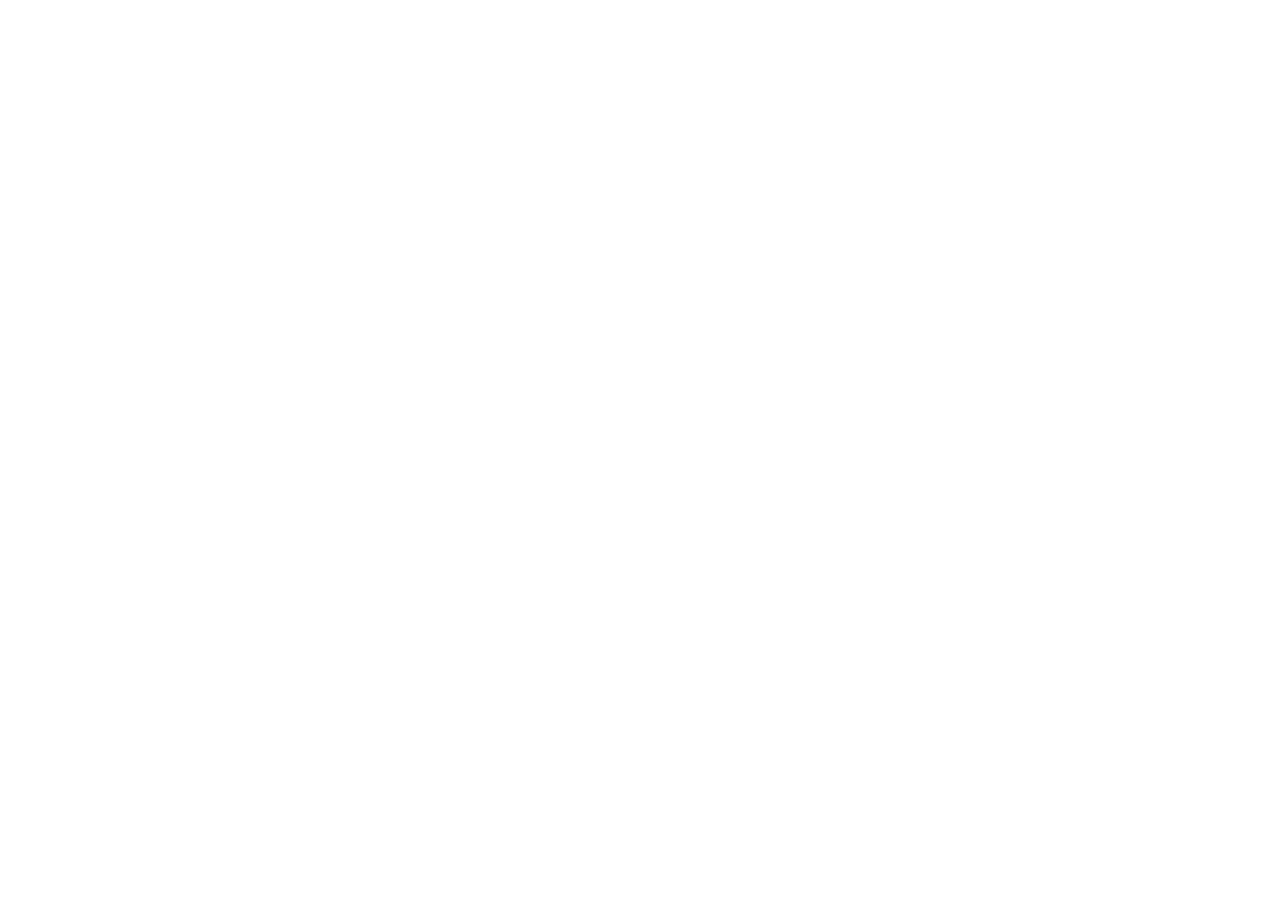
==== apropos.html @ c660ee09 "Création des pages html" ====
<!DOCTYPE html>
<html lang="en">
<head>
    <meta charset="UTF-8">
    <meta name="viewport" content="width=device-width, initial-scale=1.0">
    <title>Document</title>
</head>
<body>
    
</body>
</html>
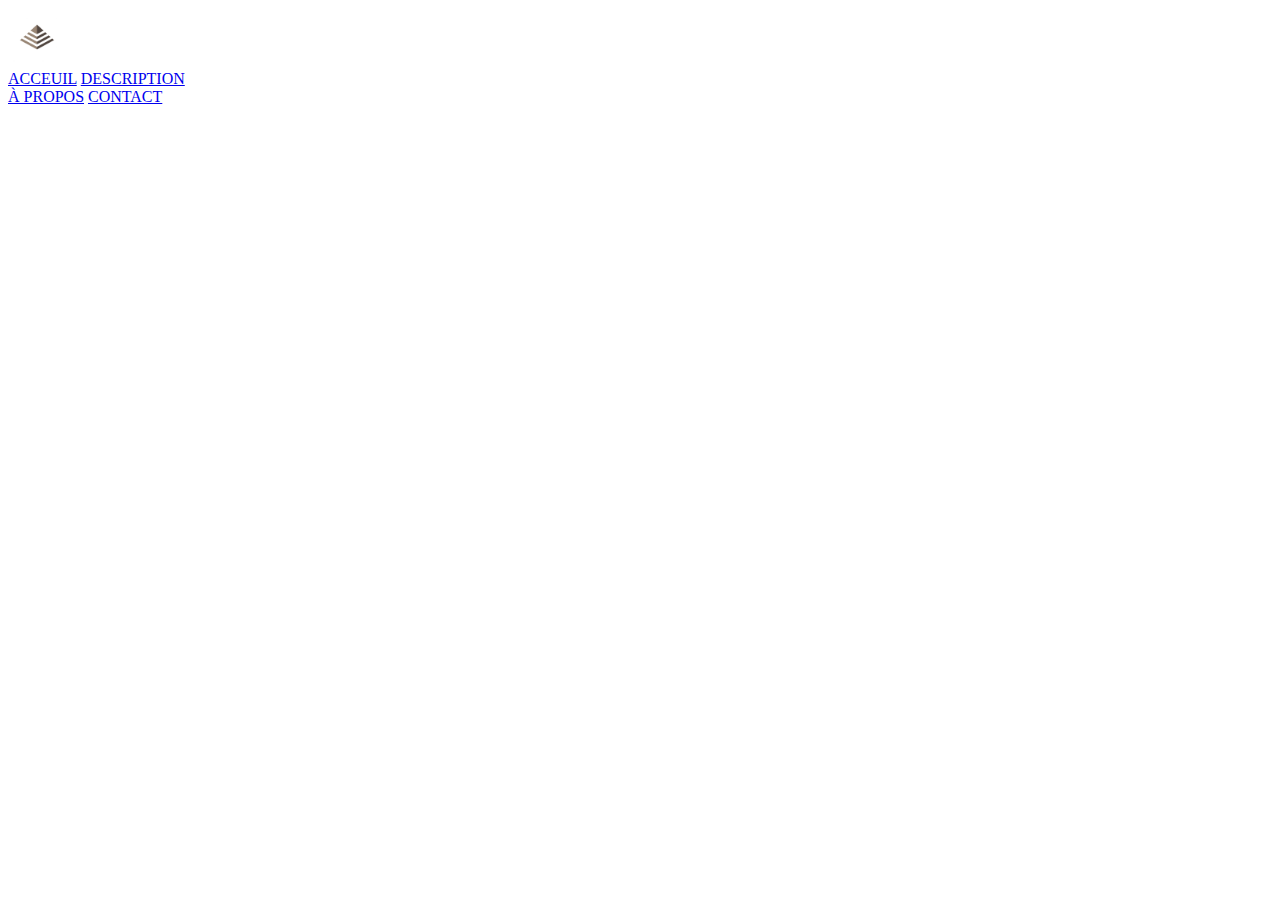
==== commit 9d0a88f6: "Passé d'une page à l'autre" ====
--- a/apropos.html
+++ b/apropos.html
@@ -6,6 +6,20 @@
     <title>Document</title>
 </head>
 <body>
+        
+    <class="principale">
+        <div class="logo">
+            <img src="Images/pngtree-pyramid-logo-v7-png-image_6452344.jpg" alt="logo" width="4.55%" length="15" fixed; >
+        </div>
+    
+        <div class="navbar">
+            <a href="TP3.html">ACCEUIL</a>
+            <a href="Description.html">DESCRIPTION</a>
+            <div class="navbar-links">
+                <a href="apropos.html">À PROPOS</a>
+                <a href="contact.html">CONTACT</a>
+            </div>
+        </div>
     
 </body>
 </html>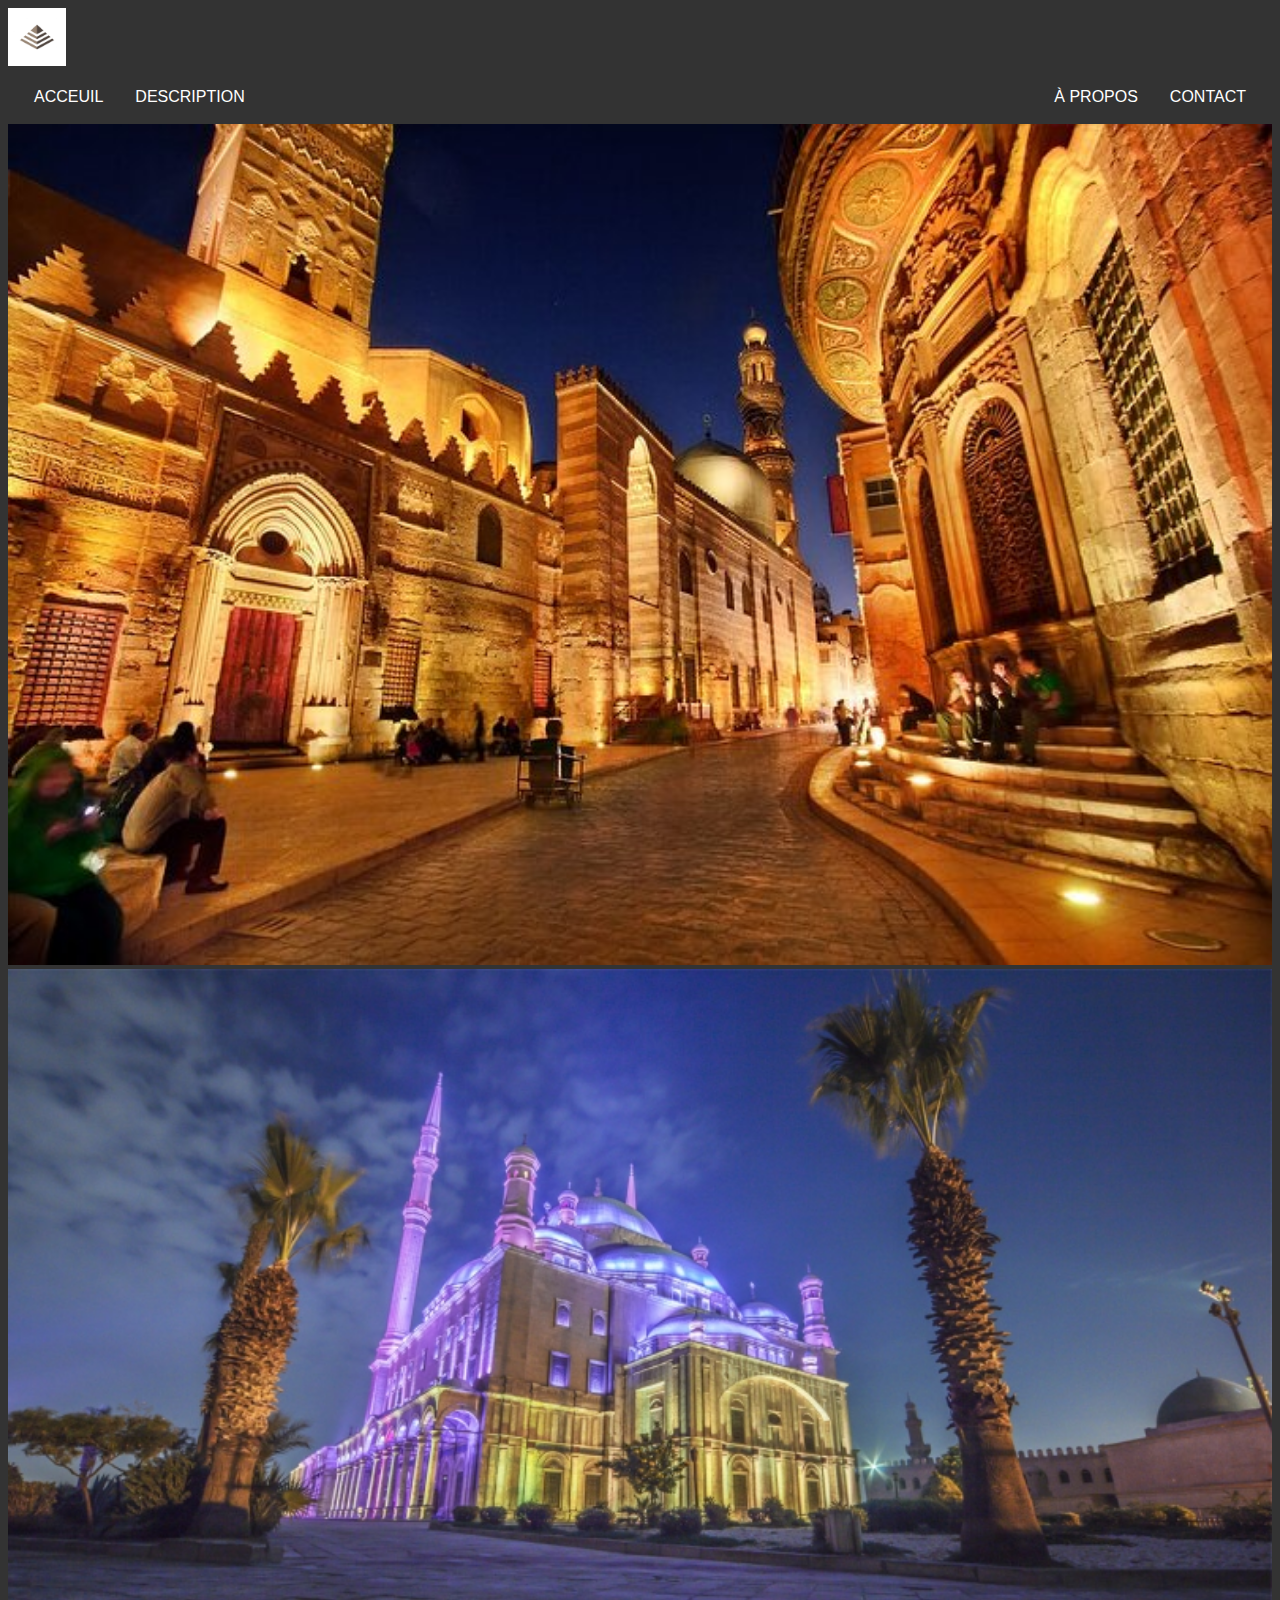
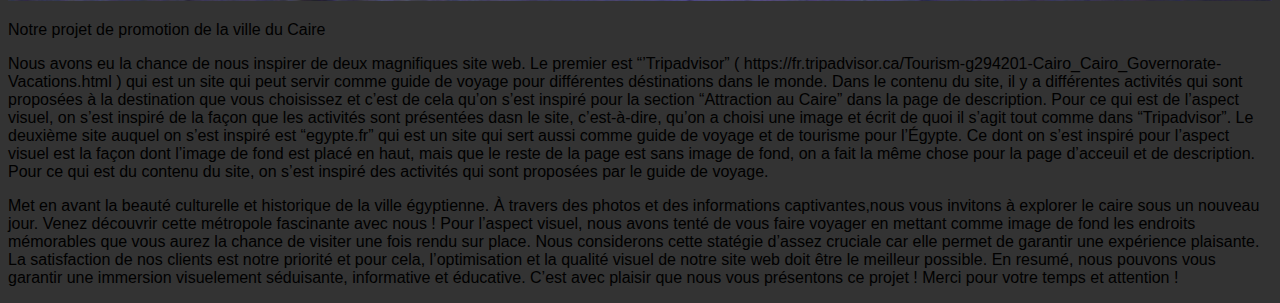
==== commit 4b19e9b6: "Commencement de la "page à propos"" ====
--- a/apropos.html
+++ b/apropos.html
@@ -4,6 +4,7 @@
     <meta charset="UTF-8">
     <meta name="viewport" content="width=device-width, initial-scale=1.0">
     <title>Document</title>
+    <link rel="stylesheet" href="apropos.css" type="text/css">
 </head>
 <body>
         
@@ -20,6 +21,33 @@
                 <a href="contact.html">CONTACT</a>
             </div>
         </div>
-    
+
+        <img src="Images/f1.jpg" alt="Page À Propos" width="100%" length="25">
+   <div class="centered-text"></div>
+    <img src="Images/1407941248_19.jpg" alt="Page À propos" width="100%" length="25">
+
+    <p>Notre projet de promotion de la ville du Caire                     <p>Nous avons eu la chance de nous inspirer de deux magnifiques site web. Le premier est “’Tripadvisor” ( https://fr.tripadvisor.ca/Tourism-g294201-Cairo_Cairo_Governorate-Vacations.html ) qui est un site qui peut servir comme guide de voyage pour différentes déstinations dans le monde. Dans le contenu du site, il y a différentes activités qui sont proposées à la destination que vous choisissez et c’est de cela qu’on s’est inspiré pour la section “Attraction au Caire” dans la page de description. Pour ce qui est de l’aspect visuel, on s’est inspiré de la façon que les activités sont présentées dasn le site, c’est-à-dire, qu’on a choisi une image et écrit de quoi il s’agit tout comme dans “Tripadvisor”. Le deuxième site auquel on s’est inspiré est “egypte.fr” qui est un site qui sert aussi comme guide de voyage et de tourisme pour l’Égypte. Ce dont on s’est inspiré pour l’aspect visuel est la façon dont l’image de fond est placé en haut, mais que le reste de la page est sans image de fond, on a fait la même chose pour la page d’acceuil et de description. Pour ce qui est du contenu du site, on s’est inspiré des activités qui sont proposées par le guide de voyage.</p>
+        Met en avant la beauté culturelle et historique
+        de la ville égyptienne. À travers des photos et
+        des informations captivantes,nous vous invitons
+        à explorer le caire sous un nouveau jour.
+        Venez découvrir cette métropole fascinante 
+        avec nous !
+        
+        Pour l’aspect visuel, nous avons tenté de vous 
+        faire voyager en mettant comme image de 
+        fond les endroits mémorables que vous aurez la
+        chance de visiter une fois rendu sur place. Nous 
+        considerons cette statégie d’assez cruciale car 
+        elle permet de garantir une expérience plaisante.
+        La satisfaction de nos clients est notre priorité et
+        pour cela, l’optimisation et la qualité visuel de 
+        notre site web doit être le meilleur possible. En 
+        resumé, nous pouvons vous garantir une
+        immersion visuelement séduisante, informative et
+        éducative. C’est avec plaisir que nous vous 
+        présentons ce projet !  Merci pour votre temps et 
+        attention !</p>
+
 </body>
 </html>--- a/apropos.css
+++ b/apropos.css
@@ -0,0 +1,35 @@
+body { 
+    font-family: Arial, Helvetica, sans-serif;
+    background-color: #333;
+    border-radius: 10px 30px 0px 90px;
+
+}
+.navbar
+{
+   display: flex;
+   justify-content: start;
+   align-items: center;
+   background-color: #333;
+   padding: 10px;
+}
+
+.navbar a 
+{  
+    color: white;
+  text-decoration: none;
+  padding: 8px 16px;
+  border-radius: 10px 30px 0px 90px;
+
+}
+
+.navbar a:hover
+{ 
+   background-color: #333;
+   color: black;
+}
+
+.navbar-links 
+{ 
+  display: flex;
+  margin-left: auto;
+}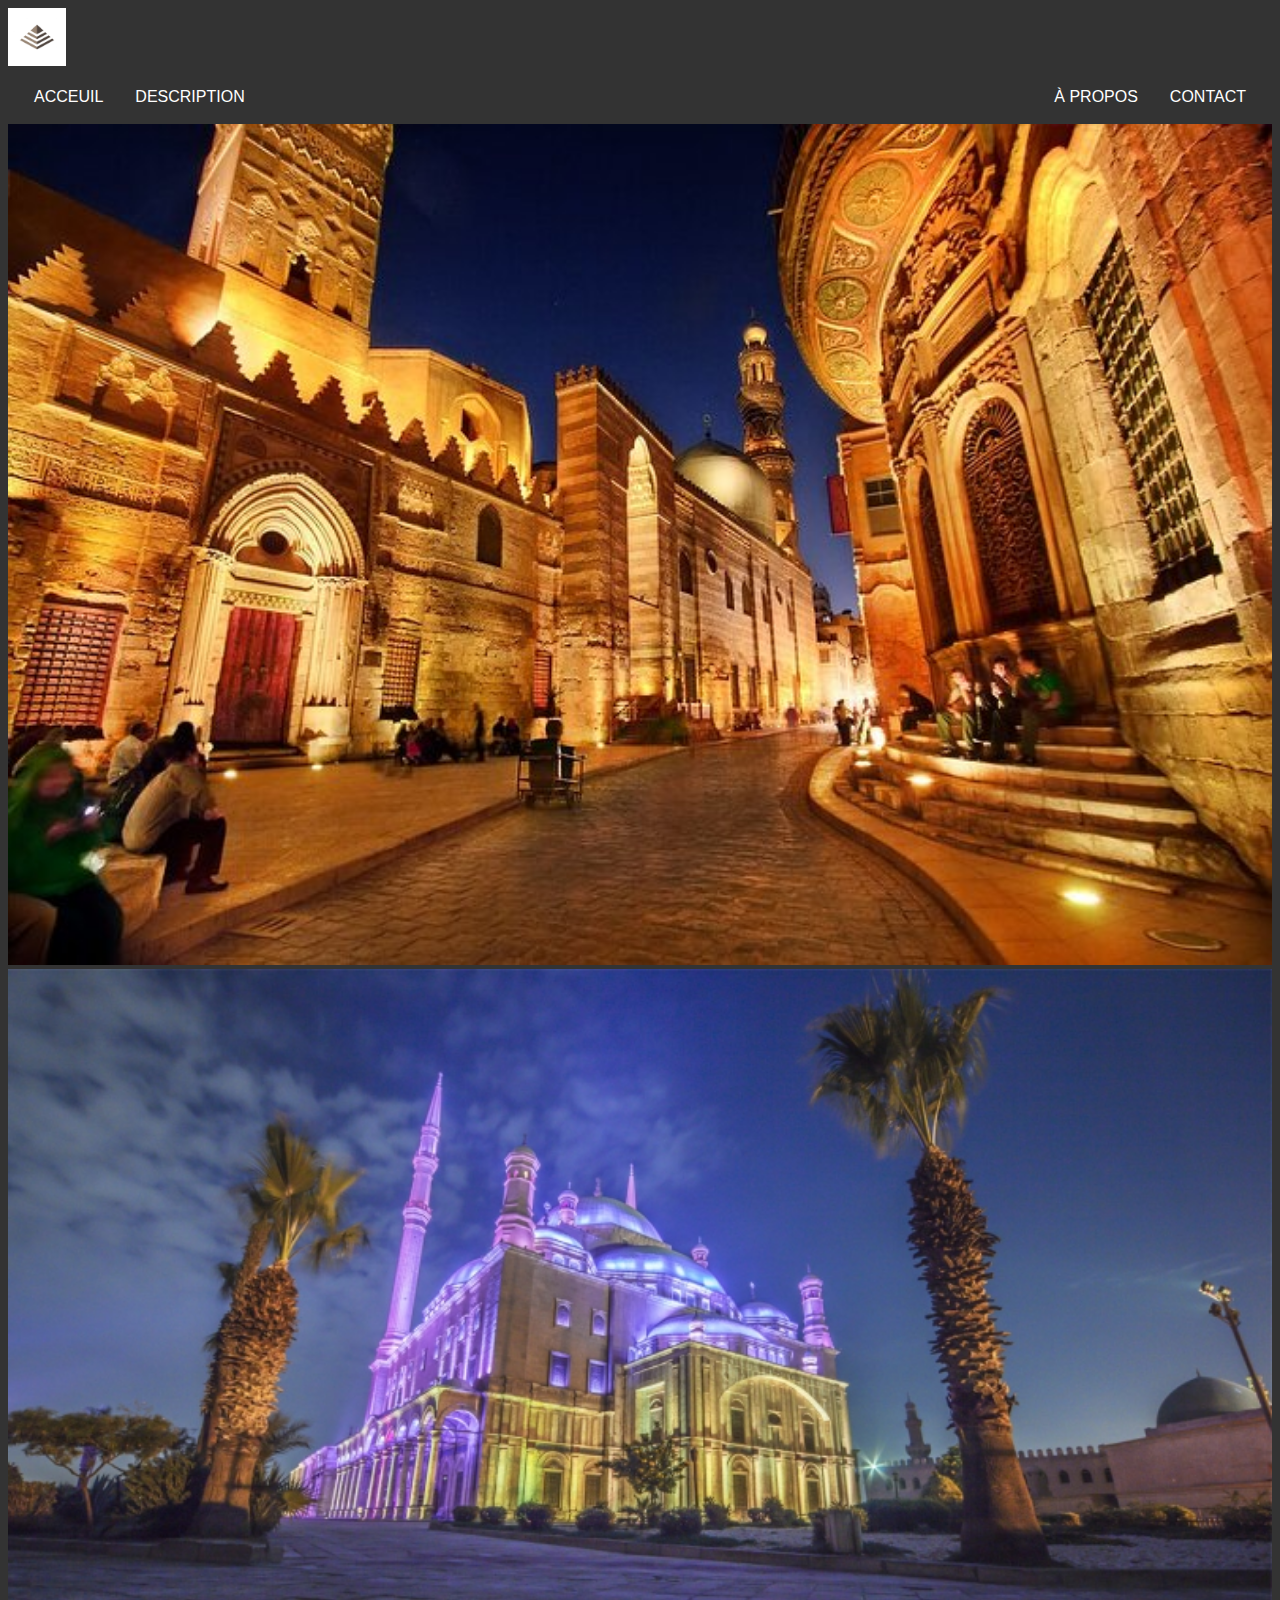
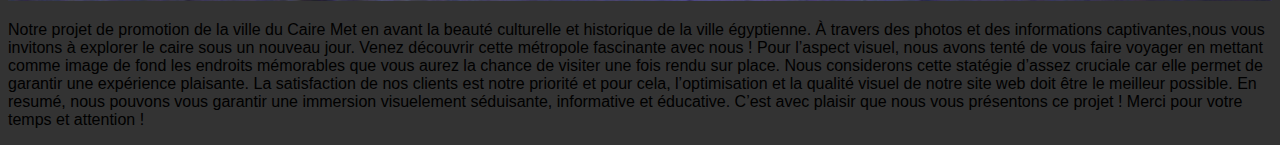
==== commit a87e33ba: "Finition de la page "contact"" ====
--- a/apropos.html
+++ b/apropos.html
@@ -3,7 +3,7 @@
 <head>
     <meta charset="UTF-8">
     <meta name="viewport" content="width=device-width, initial-scale=1.0">
-    <title>Document</title>
+    <title>àpropos</title>
     <link rel="stylesheet" href="apropos.css" type="text/css">
 </head>
 <body>
@@ -26,7 +26,7 @@
    <div class="centered-text"></div>
     <img src="Images/1407941248_19.jpg" alt="Page À propos" width="100%" length="25">
 
-    <p>Notre projet de promotion de la ville du Caire                     <p>Nous avons eu la chance de nous inspirer de deux magnifiques site web. Le premier est “’Tripadvisor” ( https://fr.tripadvisor.ca/Tourism-g294201-Cairo_Cairo_Governorate-Vacations.html ) qui est un site qui peut servir comme guide de voyage pour différentes déstinations dans le monde. Dans le contenu du site, il y a différentes activités qui sont proposées à la destination que vous choisissez et c’est de cela qu’on s’est inspiré pour la section “Attraction au Caire” dans la page de description. Pour ce qui est de l’aspect visuel, on s’est inspiré de la façon que les activités sont présentées dasn le site, c’est-à-dire, qu’on a choisi une image et écrit de quoi il s’agit tout comme dans “Tripadvisor”. Le deuxième site auquel on s’est inspiré est “egypte.fr” qui est un site qui sert aussi comme guide de voyage et de tourisme pour l’Égypte. Ce dont on s’est inspiré pour l’aspect visuel est la façon dont l’image de fond est placé en haut, mais que le reste de la page est sans image de fond, on a fait la même chose pour la page d’acceuil et de description. Pour ce qui est du contenu du site, on s’est inspiré des activités qui sont proposées par le guide de voyage.</p>
+    <p>Notre projet de promotion de la ville du Caire                     
         Met en avant la beauté culturelle et historique
         de la ville égyptienne. À travers des photos et
         des informations captivantes,nous vous invitons
--- a/apropos.css
+++ b/apropos.css
@@ -4,6 +4,7 @@
     border-radius: 10px 30px 0px 90px;
 
 }
+
 .navbar
 {
    display: flex;
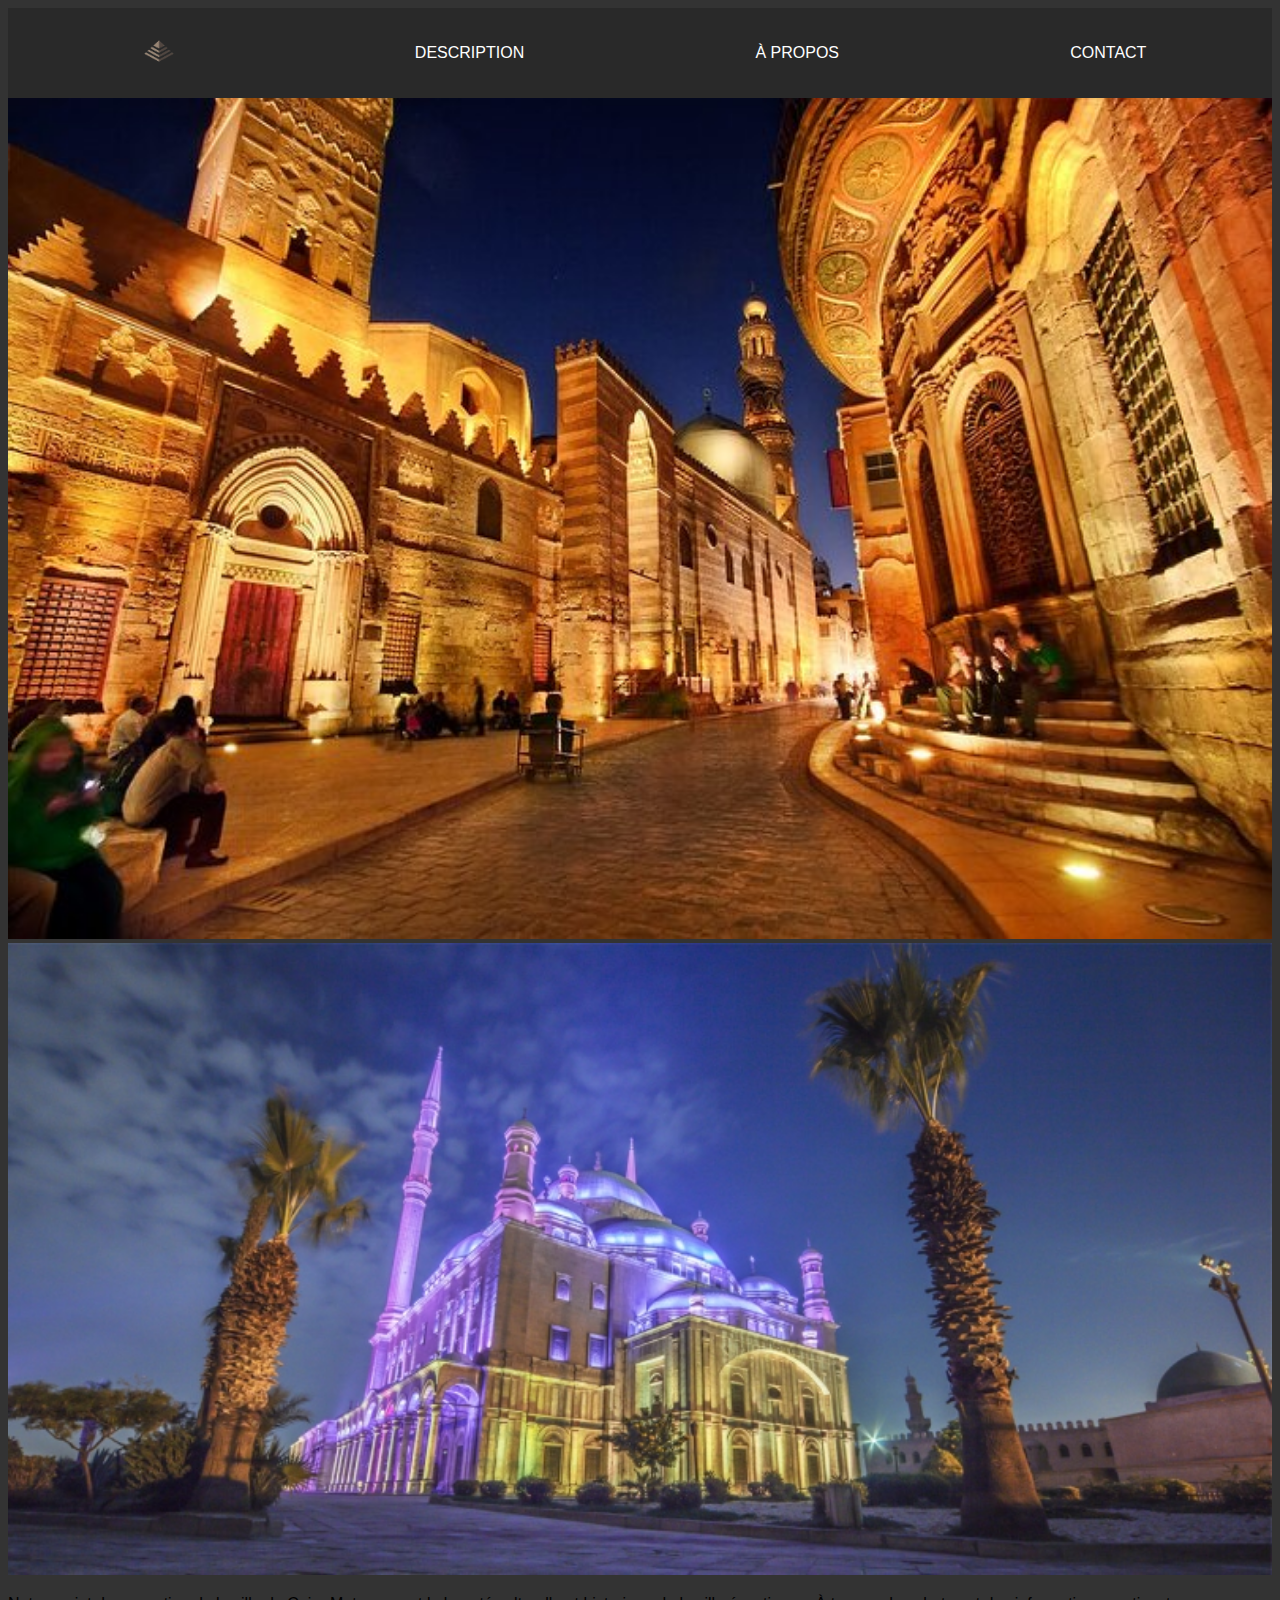
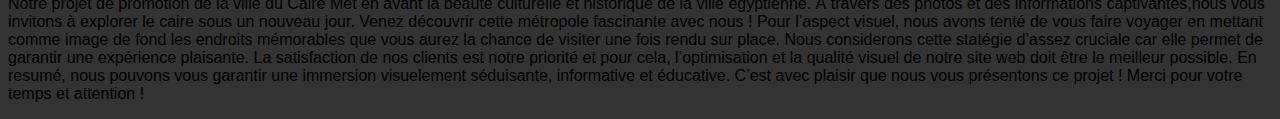
==== commit 120ad35d: "ajout du logo en tant que bouton d'acceuil" ====
--- a/apropos.html
+++ b/apropos.html
@@ -8,19 +8,14 @@
 </head>
 <body>
         
-    <class="principale">
-        <div class="logo">
-            <img src="Images/pngtree-pyramid-logo-v7-png-image_6452344.jpg" alt="logo" width="4.55%" length="15" fixed; >
+    <div class="navbar">
+        <a href="TP3.html"><img src="Images/logo.png" alt="logo" width="50" ></a>
+        <a href="Description.html">DESCRIPTION</a>
+        
+            <a href="apropos.html">À PROPOS</a>
+            <a href="contact.html">CONTACT</a>
         </div>
-    
-        <div class="navbar">
-            <a href="TP3.html">ACCEUIL</a>
-            <a href="Description.html">DESCRIPTION</a>
-            <div class="navbar-links">
-                <a href="apropos.html">À PROPOS</a>
-                <a href="contact.html">CONTACT</a>
-            </div>
-        </div>
+    </div>
 
         <img src="Images/f1.jpg" alt="Page À Propos" width="100%" length="25">
    <div class="centered-text"></div>
--- a/apropos.css
+++ b/apropos.css
@@ -8,9 +8,9 @@
 .navbar
 {
    display: flex;
-   justify-content: start;
+   justify-content: space-around;
    align-items: center;
-   background-color: #333;
+   background-color: #292929;
    padding: 10px;
 }
 
@@ -23,14 +23,9 @@
 
 }
 
-.navbar a:hover
-{ 
-   background-color: #333;
-   color: black;
-}
-
-.navbar-links 
-{ 
-  display: flex;
-  margin-left: auto;
+.image
+{
+    width: 100px;
+    height: 100px;
+  border-radius: 100px;
 }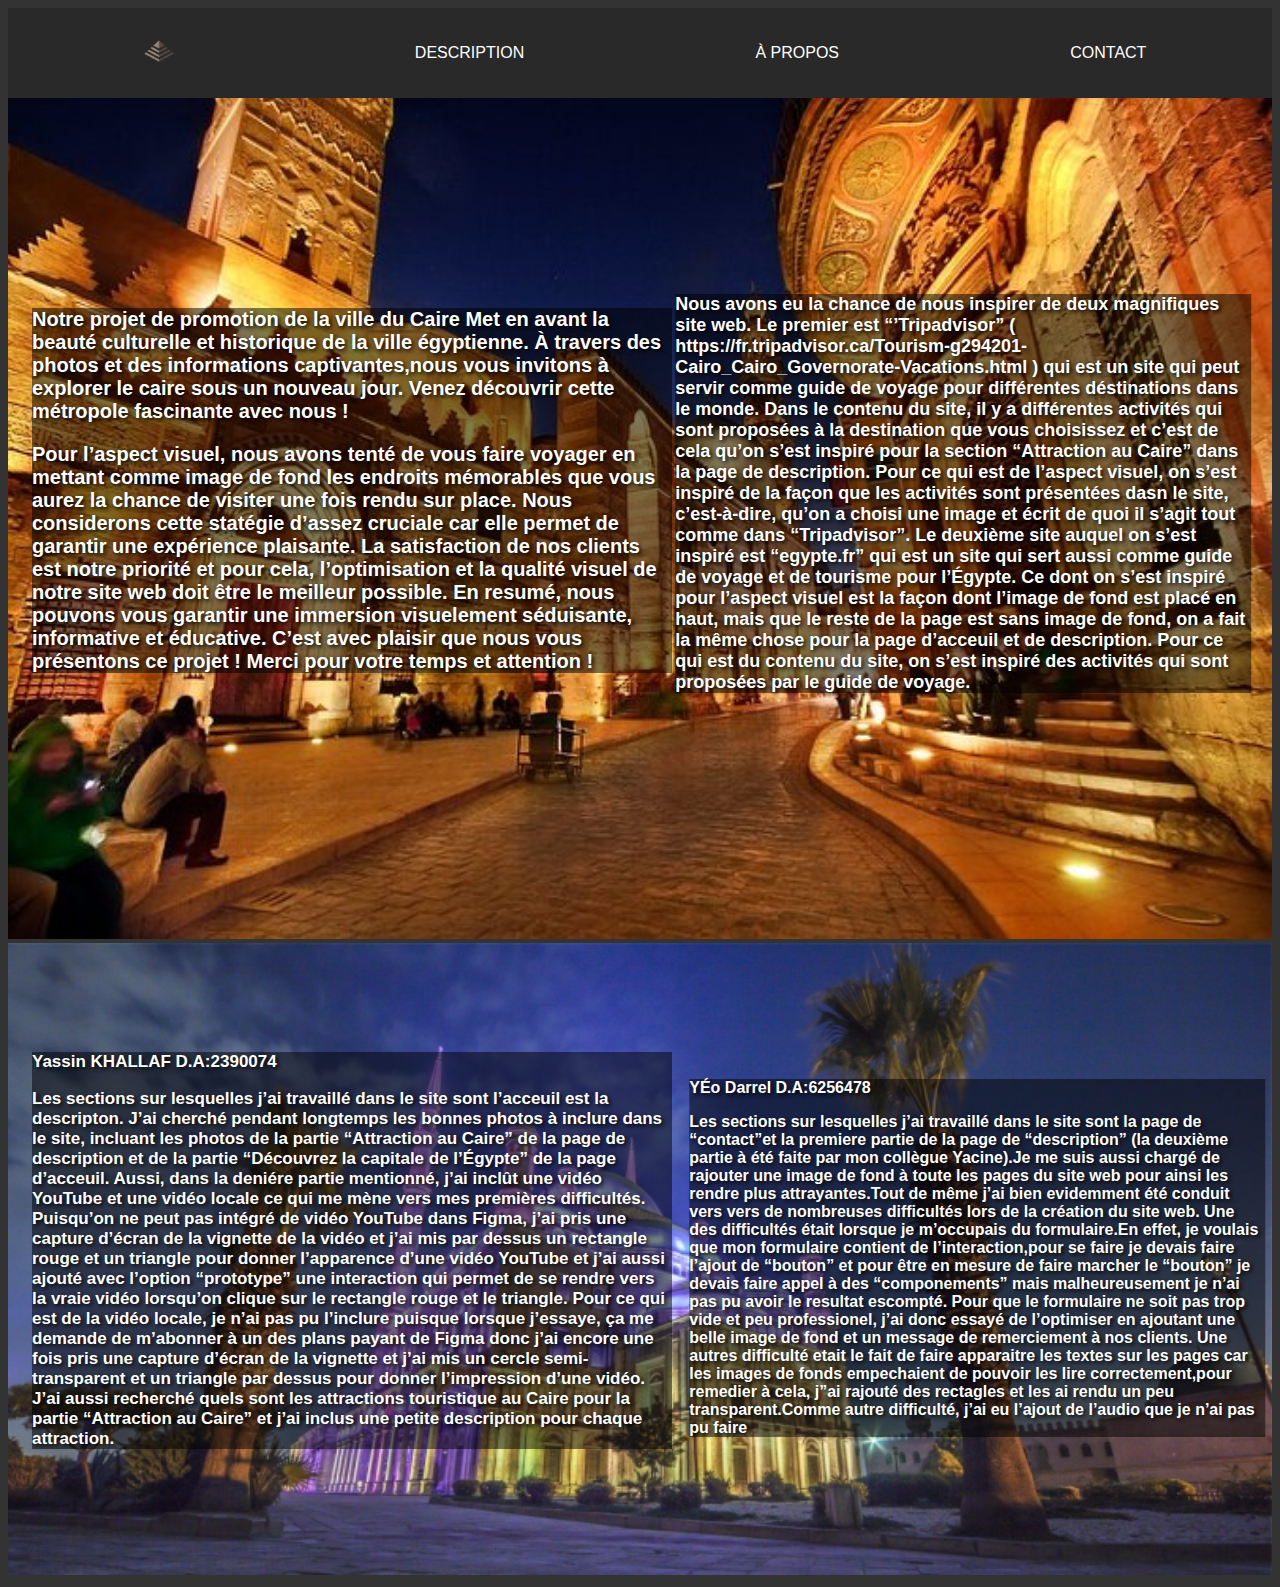
==== commit 50d08169: "Ajustement des textes sur l'image" ====
--- a/apropos.html
+++ b/apropos.html
@@ -18,8 +18,12 @@
     </div>
 
         <img src="Images/f1.jpg" alt="Page À Propos" width="100%" length="25">
-   <div class="centered-text"></div>
-    <img src="Images/1407941248_19.jpg" alt="Page À propos" width="100%" length="25">
+
+    <div class="box-1">
+   
+   
+        <div class="text-1">
+    
 
     <p>Notre projet de promotion de la ville du Caire                     
         Met en avant la beauté culturelle et historique
@@ -27,9 +31,9 @@
         des informations captivantes,nous vous invitons
         à explorer le caire sous un nouveau jour.
         Venez découvrir cette métropole fascinante 
-        avec nous !
+        avec nous !</p>
         
-        Pour l’aspect visuel, nous avons tenté de vous 
+        <p>Pour l’aspect visuel, nous avons tenté de vous 
         faire voyager en mettant comme image de 
         fond les endroits mémorables que vous aurez la
         chance de visiter une fois rendu sur place. Nous 
@@ -43,6 +47,47 @@
         éducative. C’est avec plaisir que nous vous 
         présentons ce projet !  Merci pour votre temps et 
         attention !</p>
+    </div>
+</div>
+
+<div class="box-2">
+   
+   
+    <div class="text-2">
+
+
+<p>Nous avons eu la chance de nous inspirer de deux magnifiques site web. Le premier est “’Tripadvisor” ( https://fr.tripadvisor.ca/Tourism-g294201-Cairo_Cairo_Governorate-Vacations.html ) qui est un site qui peut servir comme guide de voyage pour différentes déstinations dans le monde. Dans le contenu du site, il y a différentes activités qui sont proposées à la destination que vous choisissez et c’est de cela qu’on s’est inspiré pour la section “Attraction au Caire” dans la page de description. Pour ce qui est de l’aspect visuel, on s’est inspiré de la façon que les activités sont présentées dasn le site, c’est-à-dire, qu’on a choisi une image et écrit de quoi il s’agit tout comme dans “Tripadvisor”. Le deuxième site auquel on s’est inspiré est “egypte.fr” qui est un site qui sert aussi comme guide de voyage et de tourisme pour l’Égypte. Ce dont on s’est inspiré pour l’aspect visuel est la façon dont l’image de fond est placé en haut, mais que le reste de la page est sans image de fond, on a fait la même chose pour la page d’acceuil et de description. Pour ce qui est du contenu du site, on s’est inspiré des activités qui sont proposées par le guide de voyage.</p>
+</div>
+</div>
+
+
+    <img src="Images/1407941248_19.jpg" alt="Page À propos" width="100%" length="25">
+
+    <div class="box-3">
+   
+   
+        <div class="text-3">
+    
+
+    <p>Yassin KHALLAF                    D.A:2390074</p>
+
+        <p>Les sections sur lesquelles j’ai travaillé dans le site sont l’acceuil est la descripton. J’ai cherché pendant longtemps les bonnes photos à inclure dans le site, incluant les photos de la partie “Attraction au Caire” de la page de description et de la partie “Découvrez la capitale de l’Égypte” de la page d’acceuil. Aussi, dans la deniére partie mentionné, j’ai inclût une vidéo YouTube et une vidéo locale ce qui me mène vers mes premières difficultés. Puisqu’on ne peut pas intégré de vidéo YouTube dans Figma, j’ai pris une capture d’écran de la vignette de la vidéo et j’ai mis par dessus un rectangle rouge et un triangle pour donner l’apparence d’une vidéo YouTube et j’ai aussi ajouté avec l’option “prototype” une interaction qui permet de se rendre vers la vraie vidéo lorsqu’on clique sur le rectangle rouge et le triangle. Pour ce qui est de la vidéo locale, je n’ai pas pu l’inclure puisque lorsque j’essaye, ça me demande de m’abonner à un des plans payant de Figma donc j’ai encore une fois pris une capture d’écran de la vignette et j’ai mis un cercle semi-transparent et un triangle par dessus pour donner l’impression d’une vidéo. J’ai aussi recherché quels sont les attractions touristique au Caire pour la partie “Attraction au Caire” et j’ai inclus une petite description pour chaque attraction.</p>
+    </div>
+
+    <div class="box-4">
+   
+   
+        <div class="text-4">
+    
+
+    <p>YÉo Darrel                    D.A:6256478</p>
+
+        <p> Les sections sur lesquelles j’ai travaillé dans le site sont  la page de “contact”et la premiere partie de la page de “description” (la deuxième partie à été faite par mon collègue Yacine).Je me suis aussi chargé de rajouter une image de fond à toute les pages du site web pour ainsi les rendre plus attrayantes.Tout de même j’ai bien evidemment été conduit vers vers de nombreuses difficultés lors de la création du site web. Une des difficultés était lorsque je m’occupais du formulaire.En effet, je voulais que mon formulaire contient de l’interaction,pour se faire je devais faire l’ajout de “bouton” et pour être en mesure de faire marcher le “bouton” je devais faire appel à des “componements” mais malheureusement je n’ai pas pu avoir le resultat escompté. Pour que le formulaire ne soit pas trop vide et peu professionel, j’ai donc essayé de l’optimiser en ajoutant une belle image de fond et un message de remerciement à nos clients. Une autres difficulté etait le fait de faire apparaitre les textes sur les pages car les images de fonds empechaient de pouvoir les lire correctement,pour remedier à cela, j”ai rajouté des rectagles et les ai rendu un peu transparent.Comme autre difficulté, j’ai eu l’ajout de l’audio que je n’ai pas pu faire</p>
+    </div>
+</div>
+
+
+
 
 </body>
 </html>--- a/apropos.css
+++ b/apropos.css
@@ -28,4 +28,73 @@
     width: 100px;
     height: 100px;
   border-radius: 100px;
-}+}
+
+.text-1
+{  
+  background-color: rgba(0, 0, 0, .5)
+  
+}
+.box-1
+{
+  position:absolute;
+  top: 50%;
+  left: 50%;
+  transform: translate(-95%, -40%);
+  font-size: 20px;
+  font-weight: bold;
+  text-shadow: 2px 2px 4px #000000;
+  color: white;
+}
+
+.text-2
+{  
+  background-color: rgba(0, 0, 0, .5)
+  
+}
+.box-2
+{
+  position:absolute;
+  top: 50%;
+  left: 55%;
+  transform: translate(-5%, -40%);
+  font-size: 18px;
+  font-weight: bold;
+  text-shadow: 2px 2px 4px #000000;
+  color: white;
+}
+
+.text-3
+{  
+  background-color: rgba(0, 0, 0, .5)
+  
+}
+.box-3
+{
+  position:absolute;
+  top: 115%;
+  left: 50%;
+  transform: translate(-95%, -0%);
+  font-size: 17px;
+  font-weight: bold;
+  text-shadow: 2px 2px 4px #000000;
+  color: white;
+}
+
+.text-4
+{  
+  background-color: rgba(0, 0, 0, .5)
+  
+}
+.box-4
+{
+  position:absolute;
+  top: 97%;
+  left: 10%;
+  transform: translate(103%, -100%);
+  font-size: 16px;
+  font-weight: bold;
+  text-shadow: 2px 2px 4px #000000;
+  color: white;
+}
+
